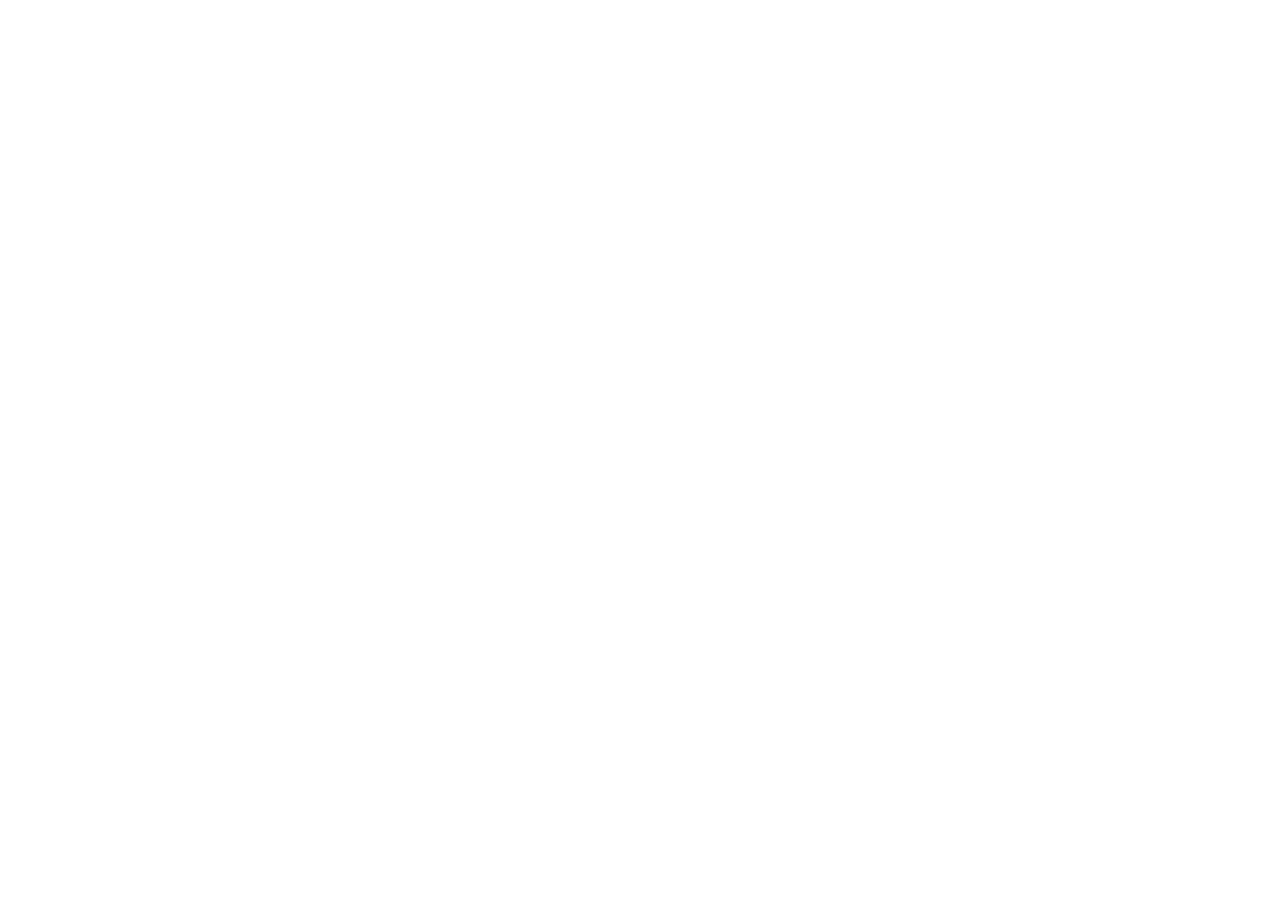
==== index.html @ 94bb068a "commit inicial" ====
<!DOCTYPE html>
<html lang="PT-BR">
<head>
    <meta charset="UTF-8">
    <link rel="Stylesheet" href="./css/style.css">
    <meta name="viewport" content="width=device-width, initial-scale=1.0">
    <title>Bikcraft - Bicicletas Elétricas</title>
    <meta name="desciption" content="Quando indicamos a bikcraft queriamos apenas um produto que adoraríamos utilizar.
    Eramos apaixondos por pedalar e fazer.">
</head>
<body>
    
</body>
</html>
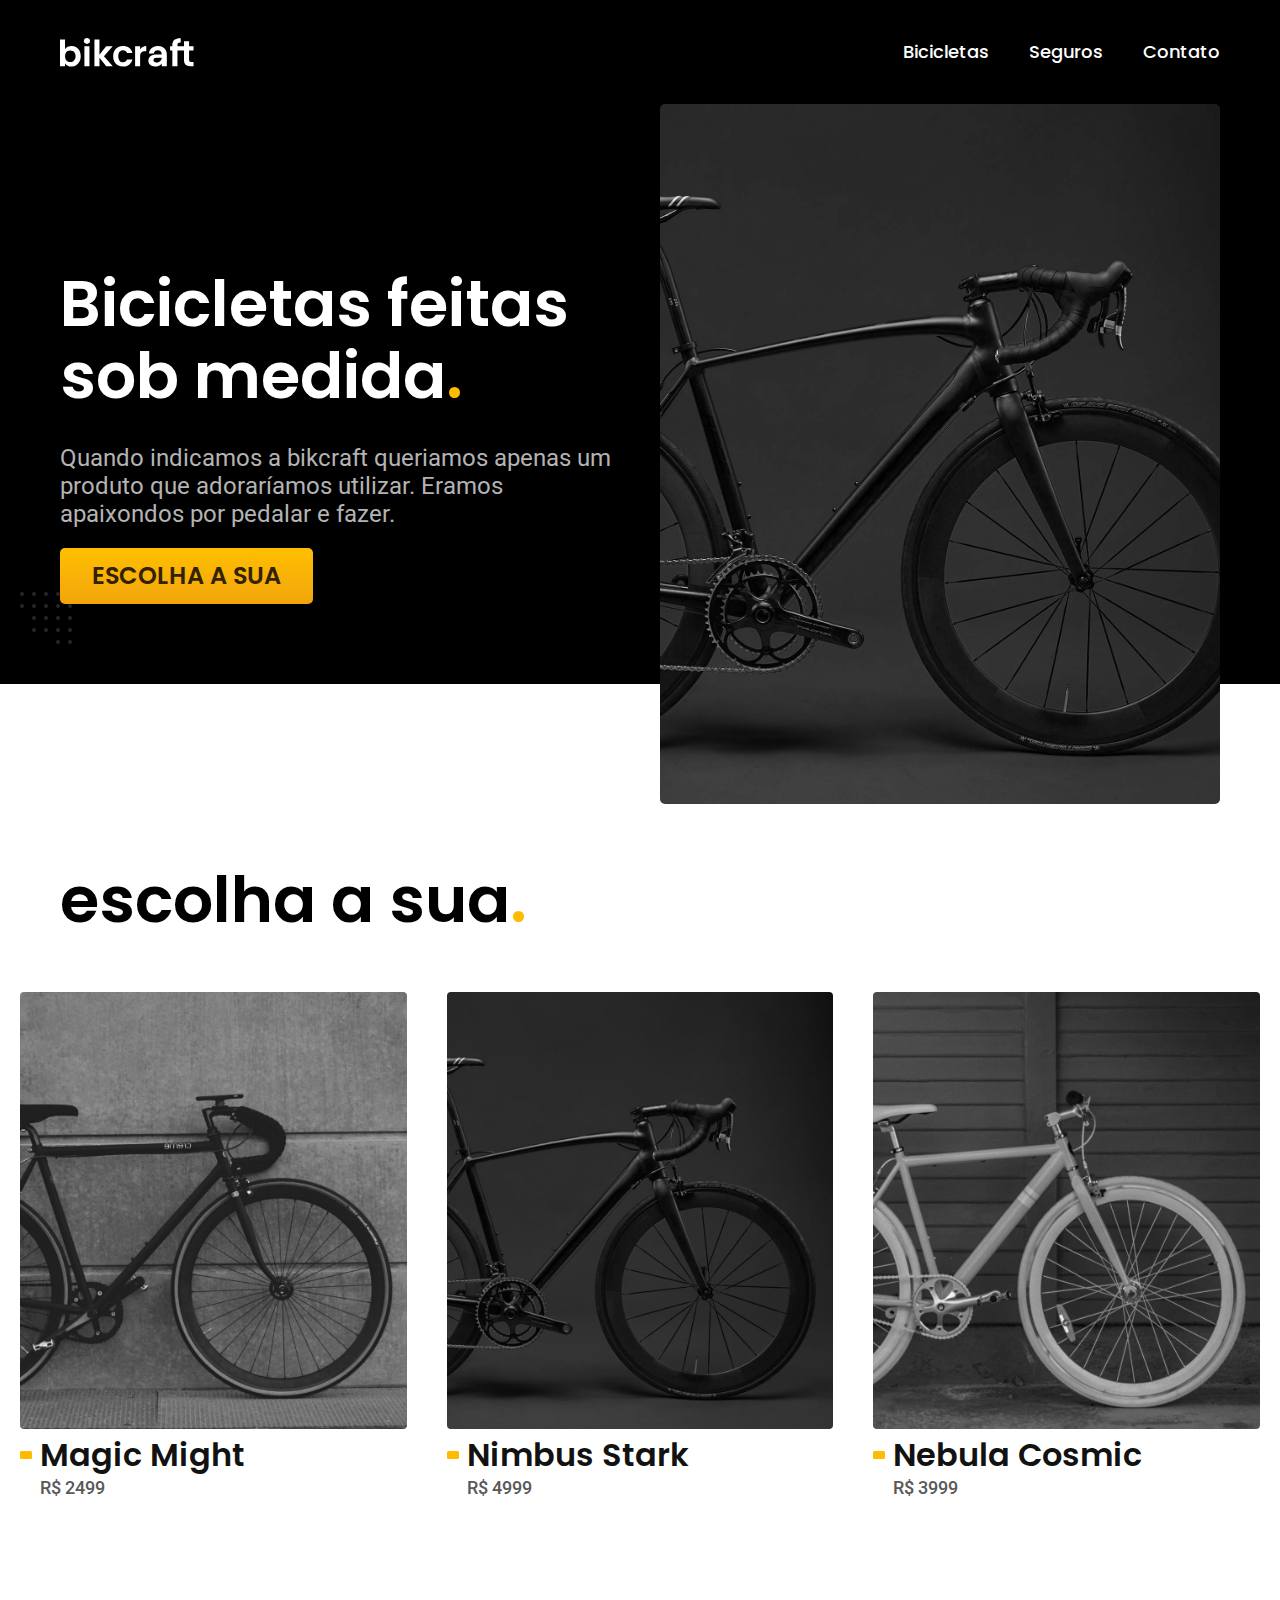
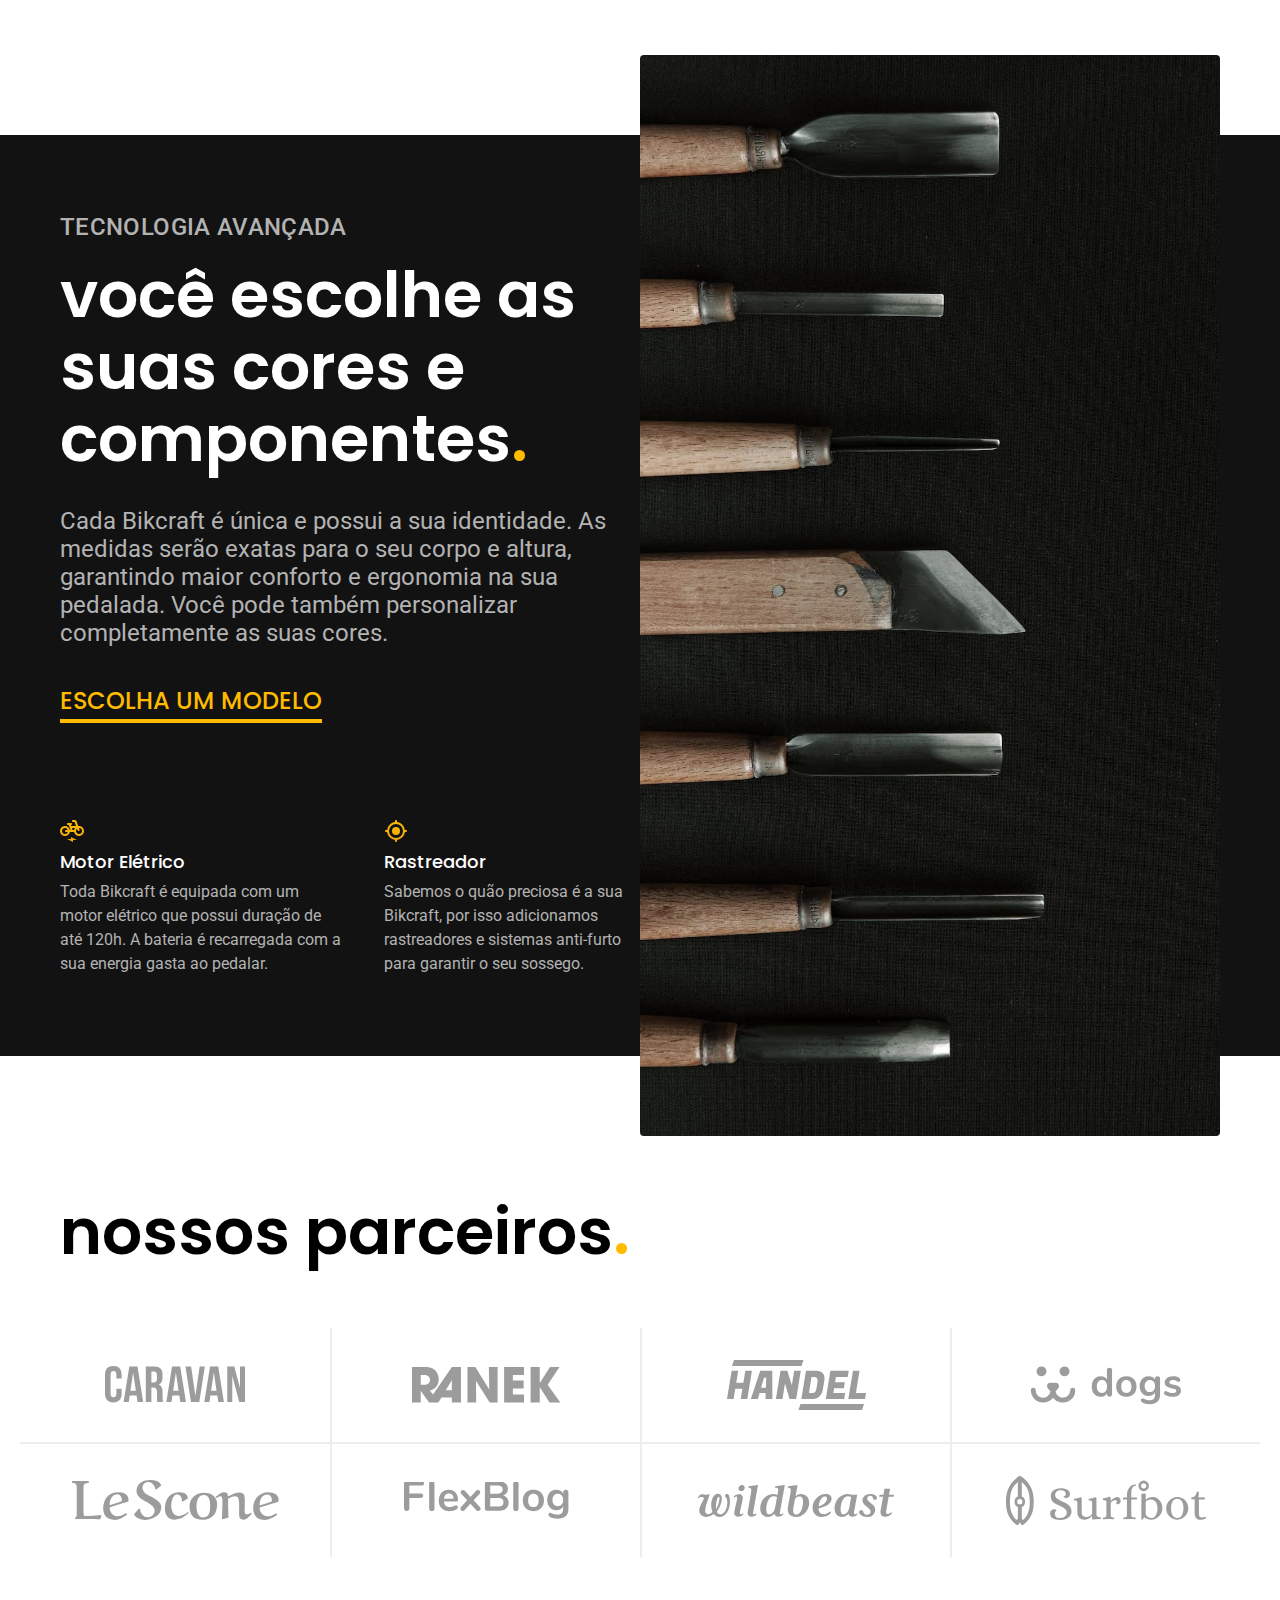
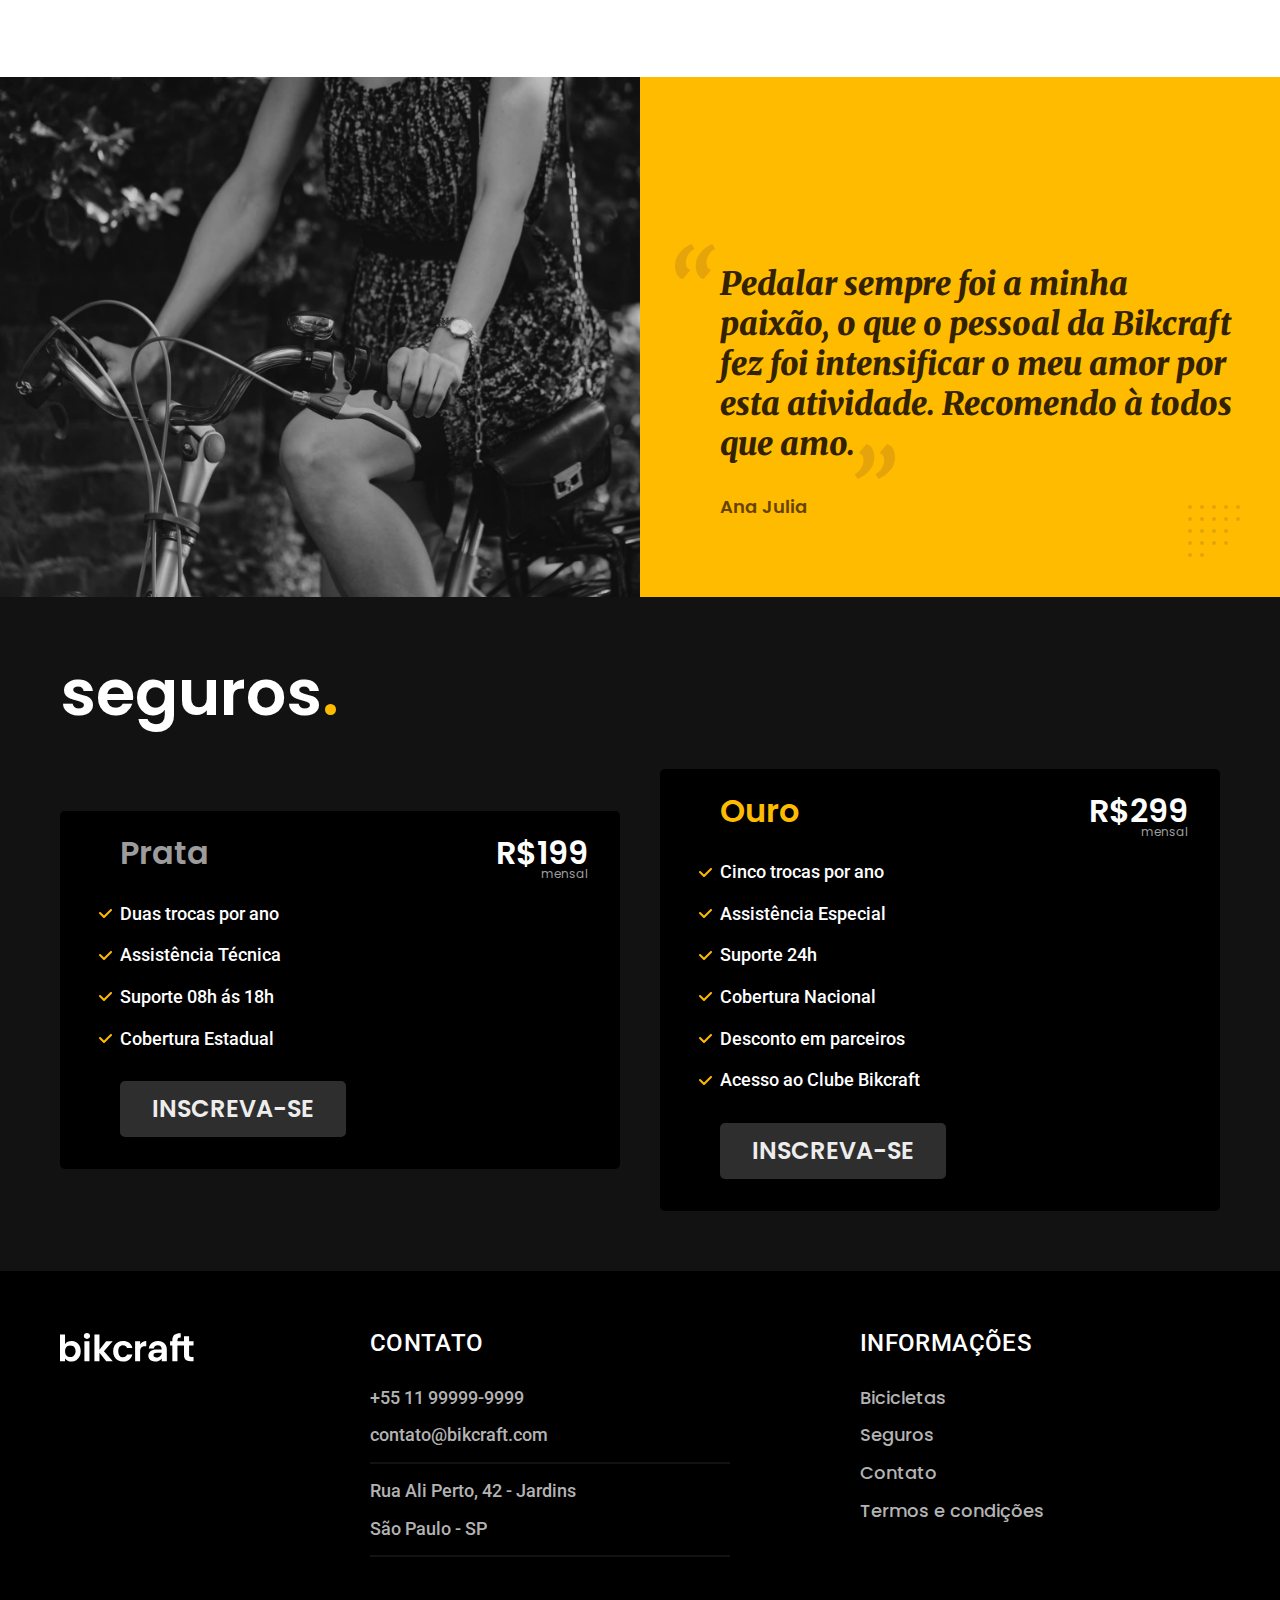
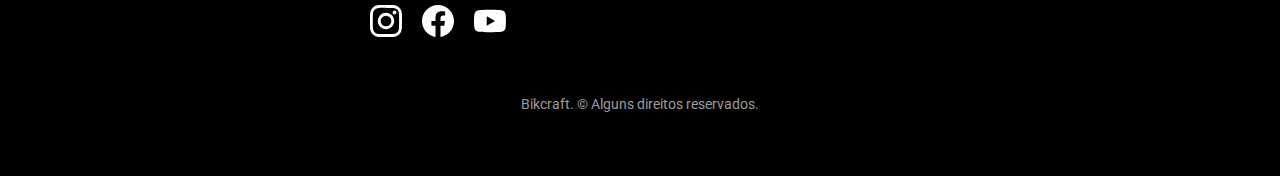
==== commit 49a8743d: "Commit Inicial" ====
--- a/index.html
+++ b/index.html
@@ -2,13 +2,204 @@
 <html lang="PT-BR">
 <head>
     <meta charset="UTF-8">
-    <link rel="Stylesheet" href="./css/style.css">
+    <link rel="preconnect" href="https://fonts.googleapis.com">
+    <link rel="preconnect" href="https://fonts.gstatic.com" crossorigin>
+
+ 
+    <link rel="icon" href="./img/icones/favicon.svg" type="image/svg+xml">
+    <link rel="preload" href="./css/style.min.css" as="style">
+    <link rel="Stylesheet" href="./css/style.min.css">
     <meta name="viewport" content="width=device-width, initial-scale=1.0">
     <title>Bikcraft - Bicicletas Elétricas</title>
+    <link href="https://fonts.googleapis.com/css2?family=Merriweather:ital,wght@1,900&family=Poppins:wght@400;600&family=Roboto:wght@400;500&display=swap" rel="stylesheet"> 
     <meta name="desciption" content="Quando indicamos a bikcraft queriamos apenas um produto que adoraríamos utilizar.
     Eramos apaixondos por pedalar e fazer.">
+
+    <script>
+        document.documentElement.classList.add('js')
+    </script>
 </head>
 <body>
     
+    <header class="header-bg">
+        <div class="header container">
+            <a href="./index.html"><img src="./img/bikcraft.svg" width="136" height="32" alt="Bikcraft"></a>
+            <nav aria-label="primaria">
+            <ul class="header-menu fonte-1-m">
+                <li><a class="cor-00" href="./bicicletas.html">Bicicletas</a></li>
+                <li><a class="cor-00" href="./seguros.html">Seguros</a></li>
+                <li><a class="cor-00" href="./contato.html">Contato</a></li>
+            </ul>
+            </nav>
+        </div>
+    </header>
+
+    <main class="introducao-bg">
+        <div class="introducao container">
+            <div class="introducao-conteudo">
+                <h1 class="fonte1-xxl cor-00 fadeInDown" data-anime="200">Bicicletas feitas sob medida<span class="cor-p01">.</span></h1>
+                <p class="fonte-2-l cor-05 fadeInDown" data-anime="400">Quando indicamos a bikcraft queriamos apenas um produto que adoraríamos utilizar.
+                Eramos apaixondos por pedalar e fazer.
+                </p>
+                <a class="botao fadeInDown" data-anime="600" href="./bicicletas.html">ESCOLHA A SUA</a>
+            </div>
+        <picture class="fadeInRight" data-anime="400">
+            <source media="(max-width:800px)" srcset="./img/bicicletas/nimbus.jpg">
+            <img src="./img/fotos/introducao.jpg" width="1280" height="1600" alt="Bicicleta preta">
+        </picture>
+        </div>
+    </main>
+
+    <article class="bicicletas-lista">
+        <h2 class="fonte1-xxl container">escolha a sua<span class="cor-p01">.</span></h2>
+
+        <ul>
+            <a href="./bicicletas/magic.html">
+            <li>
+                <img src="./img/bicicletas/magic-home.jpg" width="920" height="1040" alt="Bicileta Preta">
+                <h3 class="fonte-1-xl cor-11">Magic Might</h3>
+                <span class="fonte-2-m cor-08">R$ 2499</span>
+            </li>
+            </a>
+            <a href="./bicicletas/nimbus.html">
+            <li>
+                <img src="./img/bicicletas/nimbus-home.jpg" width="920" height="1040" alt="Bicileta Preta">
+                <h3 class="fonte-1-xl cor-11">Nimbus Stark</h3>
+                <span class="fonte-2-m cor-08">R$ 4999</span>
+            </li>
+            </a>
+            <a href="./bicicletas/nebula.html">
+            <li>
+                <img src="./img/bicicletas/nebula-home.jpg" width="920" height="1040" alt="Bicileta Branca">
+                <h3 class="fonte-1-xl cor-11">Nebula Cosmic</h3>
+                <span class="fonte-2-m cor-08">R$ 3999</span>
+            </li>
+            </a>
+        </ul>
+    </article>
+
+    <article class="tecnologia-bg">
+     <div class="tecnologia container">
+        <div class="tecnologia-conteudo">
+                <span class="fonte-2-l-b cor-05">TECNOLOGIA AVANÇADA</span>
+                <h2 class="fonte1-xxl cor-00">você escolhe as suas cores e componentes<span class="cor-p01">.</span></h2>
+                <p class="fonte-2-l cor-05">Cada Bikcraft é única e possui a sua identidade. As medidas serão exatas para o seu corpo e altura, garantindo maior conforto e ergonomia na sua pedalada. Você pode também personalizar completamente as suas cores.</p>
+                <a class="link" href="">ESCOLHA UM MODELO</a>
+            <div class="tecnologia-vantagens">
+                <div>
+                    <img src="./img/icones/eletrica.svg" width="24" height="24" alt="">
+                    <h3 class="fonte-1-m cor-00">Motor Elétrico </h3>
+                    <p class="fonte-2-s cor-05">Toda Bikcraft é equipada com um motor elétrico que possui duração de até 120h. A bateria é recarregada com a sua energia gasta ao pedalar.</p>
+                </div>
+                <div>
+                    <img src="./img/icones/rastreador.svg" width="24" height="24" alt="">
+                    <h3 class="fonte-1-m cor-00">Rastreador</h3>
+                    <p class="fonte-2-s cor-05">Sabemos o quão preciosa é a sua Bikcraft, por isso adicionamos rastreadores e sistemas anti-furto para garantir o seu sossego.</p>
+                </div>
+            </div>
+        </div>
+        <div class="tecnologia-imagem">
+            <img src="./img/fotos/tecnologia.jpg" width="1200" height="1920" alt="">
+        </div>
+    </div>
+  </article>
+   
+  <section class="parceiros" aria-label="">
+    <h2 class="fonte1-xxl container">nossos parceiros<span class="cor-p01">.</span></h2>
+    <ul class="parceiros-lista">
+        <li><img src="./img/parceiros/caravan.svg" width="140" height="38" alt=""></li>
+        <li><img src="./img/parceiros/ranek.svg" width="149" height="36" alt=""></li>
+        <li><img src="./img/parceiros/handel.svg" width="139" height="50" alt=""></li>
+        <li><img src="./img/parceiros/dogs.svg" width="152" height="39" alt=""></li>
+        <li><img src="./img/parceiros/lescone.svg" width="208" height="41" alt=""></li>
+        <li><img src="./img/parceiros/flexblog.svg" width="165" height="38" alt=""></li>
+        <li><img src="./img/parceiros/wildbeast.svg" width="196" height="34" alt=""></li>
+        <li><img src="./img/parceiros/surfbot.svg" width="200" height="49" alt=""></li>
+    </ul>
+  </section>
+  <section class="depoimento" aria-label="Depoimento">
+    <div>
+        <img src="./img/fotos/depoimento.jpg" width="1560" height="1360" alt="Mulher pedalando">
+    </div>
+    <div class="depoimento-conteudo">
+        <blockquote class="fonte-1-xl cor-p05">
+            <p>
+                Pedalar sempre foi a minha paixão, o que o pessoal da Bikcraft fez foi intensificar o meu amor por esta atividade. Recomendo à todos que amo.
+            </p>
+        </blockquote>
+        <span class="fonte-1-m-b cor-p04">Ana Julia</span>
+    </div>
+  </section>
+
+  <article class="seguros-bg">
+      <div class="seguros container">
+        <h2 class="fonte1-xxl cor-00">seguros<span class="cor-p01">.</span></h2>
+            <div class="seguros-item">
+                <h3 class="fonte-1-xl cor-06">Prata</h3>
+                <span class="fonte-1-xl cor-00">R$199<span class="fonte-1-xs cor-06">mensal</span></span>
+                <ul class="fonte-2-m cor-00">
+                    <li>Duas trocas por ano</li>
+                    <li>Assistência Técnica</li>
+                    <li>Suporte 08h ás 18h</li>
+                    <li>Cobertura Estadual</li>
+                </ul>
+                <a class="botao secundario" href="./orcamento.html">INSCREVA-SE</a>
+            </div>
+
+            <div class="seguros-item">
+                <h3 class="fonte-1-xl cor-p01">Ouro</h3>
+                <span class="fonte-1-xl cor-00">R$299<span class="fonte-1-xs cor-06">mensal</span></span>
+                <ul class="fonte-2-m cor-00">
+                    <li>Cinco trocas por ano</li>
+                    <li>Assistência Especial</li>
+                    <li>Suporte 24h</li>
+                    <li>Cobertura Nacional</li>
+                    <li>Desconto em parceiros</li>
+                    <li>Acesso ao Clube Bikcraft</li>
+                </ul>
+                <a class="botao secundario" href="./orcamento.html">INSCREVA-SE</a>
+            </div>
+      </div>
+  </article>
+
+  <footer class="footer-bg">
+      <div class="footer container">
+         <img src="./img/bikcraft.svg" width="136" height="32  alt="logo">
+         <div class="footer-contato">
+             <h3 class="fonte-2-l-b cor-00">Contato</h3>
+             <ul class="fonte-2-m cor-05">
+                 <li><a href="tel:+5511999999999">+55 11 99999-9999</a></li>
+                 <li><a href="mailto: contato@bikcraft.com">contato@bikcraft.com</a></li>
+                 <li>Rua Ali Perto, 42 - Jardins</li>
+                 <li>São Paulo - SP</li>
+             </ul>
+             <div class="footer-redes">
+                 <a href="/">
+                     <img src="./img/redes/instagram.svg" width="32" height="32" alt="instagram">
+                 </a>
+                 <a href="/">
+                     <img src="./img/redes/facebook.svg" width="32" height="32" alt="facebook">
+                 </a>
+                 <a href="/">
+                     <img src="./img/redes/youtube.svg" width="32" height="32" alt="youtube">
+                 </a>
+             </div>
+         </div>  
+            <div class="footer-informacoes">
+                <h3 class="fonte-2-l-b cor-00">Informações</h3>
+                <nav>
+                    <ul class="fonte-1-m cor-05" >
+                    <li><a href="./bicicletas.html">Bicicletas</a></li>
+                    <li><a href="./seguros.html">Seguros</a></li>
+                    <li><a href="./contato.html">Contato</a></li>
+                    <li><a href="./termos.html">Termos e condições</a></li>
+                    </ul>
+                </nav>
+            </div>
+            <p class="footer-copy fonte-2-xs container cor-06">Bikcraft. © Alguns direitos reservados.</p>
+      </div>
+  </footer>
+  <script src="./js/plugins/simple-anime.js"></script>
+  <script type="module" src="./js/script.js"></script>
 </body>
 </html>--- a/css/style.min.css
+++ b/css/style.min.css
@@ -0,0 +1 @@
+*{margin:0;padding:0;box-sizing:border-box}img{max-width:100%;height:auto;display:block}img[src$=".jpg"]{border-radius:4px}ul{list-style:none}address,dd,h1,h2,h3,h4,p,ul{margin:0;padding:0}a{text-decoration:none}.botao{display:inline-block;font-family:Poppins;font-style:normal;font-weight:600;font-size:1.5rem;line-height:1.5rem;background:linear-gradient(180deg,#ffbf00 0,#f2a50c 100%);box-shadow:0 2px 2px rgba(0,0,0,.1);border-radius:5px;padding:16px 32px;max-width:max-content;border:none;cursor:pointer;color:#320}blockquote{margin:0;padding:0}.footer-bg{background-color:var(--c12)}.footer-informacoes a{color:var(--c05)}.footer-contato a{color:var(--c05)}.footer{padding-top:60px;padding-bottom:60px;display:grid;grid-template-columns:3fr 5fr 4fr;gap:40px}.footer ul{list-style:none;margin-bottom:32px}.footer li{margin-bottom:16px}.footer h3{margin-bottom:32px}.footer-redes{display:flex;gap:20px}.footer-contato li:nth-child(2n):after{content:'';display:block;max-width:360px;height:2px;background-color:var(--c11);margin-top:16px}.footer a:hover{color:var(--c00)}.footer-copy{grid-column:1/-1}@media(max-width:800px){.footer>img{display:none}.footer{grid-template-columns:1fr 1fr}}@media(max-width:600px){.footer{grid-template-columns:1fr}}.header-bg{background:var(--c12)}.header{display:flex;justify-content:space-between;align-items:center;flex-wrap:wrap;padding-top:20px;padding-bottom:20px}.header-menu{display:flex;flex-wrap:wrap;gap:40px;margin:0;padding:0}.header-menu li,a{padding:16px 0;position:relative;list-style:none;text-decoration:none}.header-menu a:after{content:'';display:block;height:2px;width:0;background:var(--c00);margin-top:4px;transition:.3s;position:absolute}.header-menu a.ativo::after,.header-menu a:hover:after{width:100%}@media(max-width:800px){.header-menu a{background:var(--c11);padding:12px 16px;border-radius:4px}.header-menu{gap:20px}.header-menu a:hover{background:var(--c10);transition:.1s}.header a::after{display:none}}@media(max-width:600px){.header-menu{gap:12px}.header-menu a{padding:8px 12px}}.introducao-bg{background:var(--c12) url(../img/dec/bottom-left.svg) no-repeat bottom 160px left 20px;color:var(--c00);box-shadow:inset 0 -120px var(--c00)}.introducao{display:grid;grid-template-columns:1fr 1fr;gap:0 40px}.introducao-conteudo{align-self:flex-end;padding-bottom:200px}.introducao-conteudo h1{margin-bottom:32px}.introducao-conteudo p{margin-bottom:20px}.introducao img{width:100%;height:100%;object-fit:cover;border-radius:5px}.introducao-conteudo a:hover{background:linear-gradient(180deg,#ffb60d 0,#e59317 100%);transition:.1s}@media(max-width:800px){.introducao-bg{background:var(--c11);padding-top:40px;box-shadow:inset 0 -60px var(--c00)}.introducao{grid-template-columns:1fr;gap:32px}.introducao-conteudo{padding-bottom:0}.introducao img{height:300px;width:100%}}@media (max-width:600px){.introducao a{padding:12px 16px;font-size:1rem}}.tecnologia-bg{background:var(--c11);box-shadow:inset 0 80px var(--c00),inset 0 -80px var(--c00)}.tecnologia{display:grid;grid-template-columns:1fr 1fr}.tecnologia-imagem img{width:100%;height:100%;object-fit:cover;object-position:left}.tecnologia-conteudo{padding-top:160px;padding-bottom:160px}.tecnologia-conteudo>span{display:block;margin-bottom:20px}.tecnologia-conteudo>h2{margin-bottom:32px}.tecnologia-conteudo>p{margin-bottom:20px}.tecnologia a{margin-bottom:80px}.tecnologia-vantagens{display:flex;gap:40px}.tecnologia-vantagens h3{margin-bottom:8px;width:max-content}.tecnologia-vantagens img{width:24px;margin-bottom:8px}@media(max-width:800px){.tecnologia-bg{box-shadow:initial}.tecnologia{grid-template-columns:1fr}.tecnologia-conteudo{padding-bottom:60px;padding-top:60px}.tecnologia-imagem img{display:none}.tecnologia a{margin-bottom:60px}}@media(max-width:600px){.tecnologia-vantagens{flex-direction:column}}.link{display:inline-block;color:var(--p01);font:500 1.5rem/1.5 Poppins,sans-serif}.link::after{content:"";display:block;width:100%;height:4px;background-color:currentColor}.link:hover{color:var(--c00);transition:.1s}.parceiros{padding-top:60px;padding-bottom:120px}.parceiros h2{margin-bottom:60px}.parceiros ul{list-style:none;padding:0 20px;max-width:1400px;margin:0 auto;display:grid;grid-template-columns:repeat(4,1fr)}.parceiros li{display:flex;padding:32px;border-left:2px solid var(--c02)}.parceiros li:first-child,.parceiros li:nth-child(5){border-left:none}.parceiros li:nth-child(n+5){border-top:2px solid var(--c02)}.parceiros img{margin:auto}@media(max-width:800px){.parceiros{margin-bottom:60px}.parceiros h2{margin-bottom:20px}.parceiros ul{grid-template-columns:repeat(2,1fr)}.parceiros li:nth-child(n+3){border-top:2px solid var(--c02)}.parceiros li:nth-child(odd){border-left:none}}.depoimento{background-color:var(--p01);display:grid;grid-template-columns:1fr 1fr;overflow:hidden}.depoimento img{width:100%;height:100%;object-fit:cover;border-radius:0}.depoimento-conteudo{padding:40px 40px 80px 80px;align-self:end;background:url(../img/dec/bottom-right-p.svg) no-repeat bottom 40px right 40px}@media(min-width:1200px){.depoimento img{max-height:520px}}.depoimento-conteudo p{max-width:32ch;font-family:Merriweather,serif;line-height:2.5rem;font-style:italic;font-weight:900;margin-bottom:32px;position:relative}.depoimento p::before{content:'';width:40px;height:35px;background-image:url(../img/dec/“.svg);position:absolute;left:-45px;top:-20px}.depoimento p::after{content:'';width:40px;height:35px;background-image:url(../img/dec/”.svg);position:absolute;bottom:-15px}@media(max-width:800px){.depoimento{grid-template-columns:1fr;text-align:center}.depoimento-conteudo{padding:40px 20px;justify-self:center}}.container{box-sizing:border-box;max-width:1200px;padding-left:20px;padding-right:20px;margin-left:auto;margin-right:auto}.botao.secundario{background:var(--c10);color:var(--c02)}.botao.seta{display:flex;align-items:center}.botao.seta::after{content:'';display:inline-block;width:18px;height:10px;margin-left:12px;background:url(../img/icones/seta.svg);transition:.2s}.botao.seta:hover:after{transform:translateX(4px)}.botao.secundario:hover{background:var(--c09)}.fonte1-xxl{font:600 4rem/1.125 Poppins,sans-serif}.fonte-1-xl{font:600 2rem/1.25rem Poppins,sans-serif}.fonte-2-xl{font:500 2rem/1.25rem Roboto,sans-serif}.fonte-1-l{font:400 1.5rem/1.5rem Poppins,sans-serif}.fonte-2-l{font:400 1.5rem/1.75rem Roboto}.fonte-2-l-b{font:500 1.5rem/1.5rem Roboto;letter-spacing:.015em;text-transform:uppercase}.fonte-1-m{font:500 1.125rem/1.35rem Poppins,sans-serif}.fonte-1-m-b{font:600 1.125rem/1.35rem Poppins,sans-serif}.fonte-2-m{font:500 1.125rem/1.35rem Roboto}.fonte-1-s{font:400 1rem/1.5rem Poppins,sans-serif}.fonte-2-s{font:400 1rem/1.5rem Roboto}.fonte-2-xs{font:400 0.875rem/1.43rem Roboto}.fonte-1-xs{font:400 0.75rem/1.33rem Poppins,sans-serif}@media(max-width:1200px){.fonte1-xxl{font-size:3rem}.fonte-2-l,.fonte-2-l-b{font-size:1.125rem;margin-bottom:16px}}@media(max-width:800px){.fonte1-xxl{font-size:2rem}.fonte-1-xl,.fonte-2-xl{font-size:1.5rem}}:root{--c12:#000000;--c11:#121212;--c10:#2E2E2E;--c09:#404040;--c08:#595959;--c07:#696969;--c06:#9C9C9C;--c05:#B3B3B3;--c04:#CCCCCC;--c03:#DEDEDE;--c02:#EDEDED;--c01:#F7F7F7;--c00:#FFFFFF;--p05:#332200;--p04:#664400;--p03:#A66F00;--p02:#E5A40B;--p01:#FFBB00}.cor-12{color:#000}.cor-11{color:#121212}.cor-10{color:#2e2e2e}.cor-09{color:#404040}.cor-08{color:#595959}.cor-07{color:#696969}.cor-06{color:#9c9c9c}.cor-05{color:#b3b3b3}.cor-04{color:#ccc}.cor-03{color:#dedede}.cor-02{color:#ededed}.cor-01{color:#f7f7f7}.cor-00{color:#fff}.cor-p05{color:#320}.cor-p04{color:#640}.cor-p03{color:#a66f00}.cor-p02{color:#e5a40b}.cor-p01{color:#fb0}.titulo-bg{background-color:var(--c11);padding-top:60px;padding-bottom:60px}.titulo{background:url(../img/dec/top-right.svg) no-repeat top right 20px}.titulo p{margin-bottom:4px}@media(max-width:800px){.titulo-bg{padding-top:40px;padding-bottom:40px}.titulo p{font-size:1rem;text-transform:lowercase;font-weight:400}}.form{display:grid;grid-template-columns:1fr 1fr;gap:20px}.form label{display:block;font:600 1rem/1.5 Poppins,sans-Serif;margin-bottom:4px}.form textarea{max-width:100%}.col2{grid-column:span 2}.form input[type=email],.form input[type=text],.form textarea{font:400 1rem/1.5 Roboto,sans-Serif;background:var(--c01);border:1px solid var(--c02);padding:12px;border-radius:4px;width:100%}.form input[type=email]:focus,.form input[type=text]:focus,.form textarea:focus{outline:0;border-color:var(--p01);background:var(--c00);box-shadow:0 0 0 2px #fea}@media(max-width:600px){.form{grid-template-columns:1fr}.form .col2{grid-column:1}}.js .fadeInDown{transform:translate3d(0,-20px,0)}.js .fadeInUp{transform:translate3d(0,20px,0)}.js .fadeInRight{transform:translate3d(20px,0,0)}.js .fadeInLeft{transform:translate3d(-20px,0,0)}.js [data-anime]{opacity:0}.js .anime{opacity:1;transform:none;transition:transform .8s,opacity .8s}.bicicleta{display:grid;grid-template-columns:1fr 1fr;gap:40px;padding-top:60px;padding-bottom:60px}#bicicleta .titulo p{text-transform:uppercase}#bicicleta .bicicletas-lista ul{padding:0 0 20px 0}.bicicleta h2{margin-bottom:20px}.bicicleta-imagem{display:flex;flex-wrap:wrap;gap:20px}.bicicleta-imagem img{flex:1;min-width:200px;object-fit:cover}.bicicleta-imagem img:first-child{min-width:100%}.bicicleta-conteudo>p{margin-bottom:32px}.bicicleta-comprar{display:grid;grid-template-columns:max-content auto;align-items:center;justify-items:start;gap:8px 12px;margin-bottom:48px}.bicicleta-comprar a{max-width:none;grid-row:span 2}.bicicleta-comprar span{display:flex;align-items:center;background-color:var(--c12);padding:4px 8px;border-radius:4px;gap:8px}.bicicleta-informacoes{margin-bottom:32px}.bicicleta-lista{padding:32px;background-color:var(--c12);border-radius:4px;display:grid;grid-template-columns:1fr 1fr;gap:32px}.ficha-lista{padding:32px 32px 60px 32px;background-color:var(--c12);border-radius:4px}.ficha-lista li{position:relative;display:flex;justify-content:space-between;align-items:center}.ficha-lista li::after{content:'';display:block;width:100%;height:2px;position:absolute;bottom:-5px;background-color:var(--c11);opacity:-5px}.ficha-lista li{margin-bottom:12px}@media(max-width:800px){.bicicleta{grid-template-columns:1fr;padding-top:40px;padding-bottom:40px}.bicicleta-imagem{grid-row:2}}@media(max-width:600px){.bicicleta-lista{grid-template-columns:1fr;gap:20px;padding:20px}.bicicleta-comprar{grid-template-columns:1fr}}.seguro-bg{background:var(--c11);box-shadow:inset 0 120px var(--c00),inset 0 -120px var(--c12)}.seguro{display:grid;grid-template-columns:1fr 1fr;gap:40px}.seguro-conteudo{padding-top:180px;padding-bottom:180px}.seguro-imagem img{width:100%;height:100%;object-fit:cover}.seguro h2{margin-bottom:32px}.seguro p{margin-bottom:24px}@media(max-width:800px){.seguro-bg{box-shadow:inset 0 -60px var(--c12)}.seguro{grid-template-columns:1fr}.seguro-conteudo{grid-row:1;padding-top:40px;padding-bottom:0}}.bicicletas-lista{padding-top:60px;padding-bottom:120px}.bicicletas-lista ul{display:flex;gap:40px;padding:0 20px 20px 20px;max-width:1400px;margin-left:auto;margin-right:auto;overflow-x:auto}.bicicletas-lista li{min-width:280px}.bicicletas-lista h2{margin-bottom:40px}.bicicletas-lista h3{margin-bottom:12px;display:flex;align-items:center}.bicicletas-lista h3::before{content:"";height:8px;width:12px;display:inline-block;margin-right:8px;border-radius:1.5px;background-color:var(--p01);transition:width .2s}.bicicletas-lista a:hover h3::before{width:24px}.bicicletas-lista li span{padding-left:20px}.bicicletas-lista a{display:block}.bicicletas-lista img{margin-bottom:16px}@media(max-width:800px){.bicicletas-lista{padding-bottom:60px}.bicicletas-lista ul{gap:20px}}.bicicletas-bg{background:linear-gradient(to right,var(--c00)30%,var(--c11)0%)}.bicicletas{display:grid;grid-template-columns:1fr 1fr;gap:40px;padding-top:60px;padding-bottom:60px;background:url(../img/dec/top-right.svg) no-repeat top 40px right 20px}.bicicletas-imagem{display:grid}.bicicletas-imagem img{grid-area:1/1}.bicicletas-imagem span{grid-area:1/1;place-self:start end;margin-top:20px;background:var(--c12);padding:8px 16px 8px 8px;display:inline-block;border-radius:4px 0 0 4px}.bicicletas-conteudo{display:grid;grid-template-columns:1fr auto;align-content:start}.bicicletas-conteudo h2,.bicicletas-conteudo p{grid-column:1/-1}.bicicletas-conteudo h2{margin-bottom:20px}.bicicletas-conteudo p{margin-bottom:32px}.bicicletas-conteudo a{place-self:end;max-width:none}.bicicletas-conteudo h2::before{content:'';display:block;width:12px;height:8px;background-color:var(--p01);margin-bottom:12px;border-radius:1px}.bicicletas ul{display:grid;gap:16px}.bicicletas li{display:flex;align-items:center;gap:8px}.bicicletas-conteudo img{width:24px}@media(max-width:800px){.bicicletas-bg{background:var(--c11)}.bicicletas{grid-template-columns:1fr;gap:20px;padding-top:40px;padding-bottom:40px}}@media(max-width:600px){.bicicletas-conteudo{grid-template-columns:1fr}.bicicletas ul{font-size:1rem;margin-bottom:32px}.bicicletas a{place-self:start}}#seguros .seguros{padding-top:0}.seguros-bg{background:var(--c11)}.seguros{padding-top:60px;padding-bottom:60px;display:grid;grid-template-columns:1fr 1fr;gap:40px;align-items:center}.seguros>h2{grid-column:1/-1}.seguros-item{background:var(--c12);padding:32px 32px 32px 60px;display:grid;grid-template-columns:1fr auto;border-radius:5px}.seguros-item span{grid-column:2;display:block;text-align:right}.seguros-item ul{grid-column:1/-1;margin-bottom:32px;list-style:none;position:relative}.seguros-item h3{margin-bottom:40px}.seguros-item a{grid-column:1/-1}.seguros-item li+li{margin-top:20px}.seguros-item li{display:flex;align-items:center}.seguros-item li::before{content:'';display:inline-block;width:13px;height:9px;background-image:url(../img/icones/lista.svg);position:absolute;left:-21px}@media(max-width:800px){.seguros{grid-template-columns:1fr}}.vantagens-bg{background-color:var(--c12)}.vantagens{padding-top:120px;padding-bottom:120px}.vantagens h2{margin-bottom:60px}.vantagens h3{margin-top:8px;margin-bottom:8px}.vantagens-lista li{display:flex;flex-direction:column}.vantagens-lista img{max-width:fit-content}.vantagens-lista{display:grid;grid-template-columns:repeat(3,1fr);gap:40px}@media(max-width:800px){.vantagens-lista{grid-template-columns:1fr 1fr}}@media(max-width:600px){.vantagens-lista{grid-template-columns:1fr;gap:20px}}.perguntas{padding-top:120px;padding-bottom:120px}.perguntas h2{margin-bottom:60px}.perguntas dl>div{padding:20px;border-radius:4px}.perguntas dl>div:nth-child(odd){background-color:var(--c01)}.perguntas button{display:grid;grid-template-columns:auto 1fr auto;align-items:center;gap:8px;cursor:pointer;border:none;background:0 0;width:100%;text-align:left}.perguntas button::before{content:'';display:inline-block;width:12px;height:8px;background-color:var(--p01)}.perguntas button::after{content:'';display:inline-block;width:14px;height:6px;background:url(../img/icones/seta-abrir.svg);transition:.3s}.perguntas button:hover:after,.perguntas button[aria-expanded=true]:after{transform:rotate(180deg)}.js .perguntas dd{display:none}.js .perguntas dd.ativa{display:block}.perguntas dd{padding-left:20px;padding-top:16px;max-width:80ch}@media(max-width:800px){.perguntas{padding-top:60px;padding-bottom:60px}.perguntas h2{margin-bottom:40px}}.termos{padding-top:80px;padding-bottom:80px}.termos>h2{margin-bottom:20px;font-weight:600}.termos>p{max-width:75ch;margin-bottom:24px}.termos p+h2{margin-top:40px}#contato{background:linear-gradient(var(--c11) 600px,var(--c00) 0)}.contato{display:grid;grid-template-columns:5fr 7fr}.contato-dados,.contato-formulario{padding:60px;box-shadow:0 1px 2px rgb(0,0,0,.1)}.contato-dados{border-radius:5px 0 0 5px;background:var(--c12) url(../img/dec/bottom-left.svg) no-repeat bottom 20px left 20px}.contato-formulario{border-radius:0 5px 5px 0;background:var(--c00) url(../img/dec/bottom-right.svg) no-repeat bottom 20px right 20px}.contato-dados h2{margin-bottom:60px}.contato-endereco{margin-bottom:32px;padding-left:28px;background:url(../img/icones/local.svg) no-repeat 0 2px}.contato-endereco p{margin-bottom:8px}.contato-meios a{color:var(--c04);padding:0;margin-bottom:8px;padding-left:28px;display:block;max-width:max-content}.contato-meios a:hover{color:var(--c00)}.contato-meios a:first-child{background:url(../img/icones/email.svg) no-repeat 0 2px}.contato-meios a:nth-child(2){margin-bottom:32px}.contato-meios a:last-child{background:url(../img/icones/telefone.svg) no-repeat 0 2px;margin-bottom:60px}.contato-redes{display:flex;gap:32px;padding-left:28px}@media(max-width:800px){.contato{grid-template-columns:1fr}.contato-dados,.contato-formulario{padding:20px}.contato-dados{border-radius:5px 5px 0 0;background:var(--c12)}.contato-formulario{border-radius:0 0 5px 5px}.contato-dados h2,.contato-meios a:last-child{margin-bottom:32px}.contato-redes{margin-bottom:12px}}.lojas{display:grid;grid-template-columns:1fr 1fr;gap:0 40px;padding-top:120px;padding-bottom:120px}.lojas h2{grid-column:1/-1;margin-bottom:60px}.lojas img{border-radius:4px 4px 0 0}.lojas-item{border-radius:4px;background:var(--c00);box-shadow:0 1px 2px rgba(0,0,0,.1)}.lojas-conteudo{display:grid;grid-template-columns:1fr 1fr;gap:32px 16px;padding:32px}.lojas-conteudo h3,.lojas-tempo{grid-column:1/-1}.lojas-dados{display:grid;gap:8px;align-items:center;border-left:2px solid var(--c02);padding-left:12px}.lojas-dados a{padding:0}.lojas-dados a:hover{color:var(--c12);transition:.1s}.lojas-tempo{display:flex;align-items:center;gap:4px}@media(max-width:800px){.lojas{gap:20px;padding-top:60px;padding-bottom:60px}.lojas h2{margin-bottom:32px}.lojas-conteudo{grid-template-columns:1fr}}@media(max-width:600px){.lojas{grid-template-columns:1fr}}#orcamentos{background:linear-gradient(var(--c11) 600px,var(--c00) 0)}.orcamento{display:grid;grid-template-columns:5fr 7fr;padding-bottom:120px}.orcamento h2{text-transform:uppercase;position:relative;display:flex;align-items:center}.orcamento h2::before{content:'';display:inline-block;width:4px;height:8px;background-color:var(--p01);position:absolute;left:-12px}.orcamento-dados,.orcamento-produto{padding:60px;box-shadow:0 1px 2px rgba(0,0,0,.1)}.orcamento-produto{border-radius:5px 0 0 5px;background:var(--c12) url(../img/dec/bottom-left.svg) no-repeat bottom 20px left 20px;display:grid;grid-template-columns:1fr 1fr;align-content:start;gap:20px}.orcamento-produto>*{grid-column:1/-1}.orcamento-produto>label{grid-column:initial}.orcamento-produto label{font:400 1rem/1.5 Poppins,sans-serif;color:var(--c04);background-color:var(--c10);padding:12px 16px;border-radius:4px;cursor:pointer;display:grid;grid-template-columns:auto 1fr auto;align-items:center;border:1px solid var(--c10);margin-bottom:24px}.orcamento-produto label span{display:none}.orcamento-produto input:checked+label span{display:inline-block}.orcamento-conteudo{display:none}.orcamento-conteudo h2,.orcamento-dados h2:nth-of-type(n+2){margin-top:20px}.orcamento-produto input:checked+label{background:var(--c00);color:var(--c12)}.orcamento-dados{border-radius:0 5px 5px 0;background:var(--c00) url(../img/dec/bottom-right.svg) no-repeat bottom 20px right 20px}.orcamento-conteudo{padding:20px}#bikcraft:checked~#orcamento-bikcraft,#seguro:checked~#orcamento-seguro{display:block}.orcamento-produto input{opacity:0;position:absolute;pointer-events:none}.orcamento-produto label::before{content:'';display:inline-block;box-sizing:border-box;width:12px;height:12px;border:1px solid var(--c06);border-radius:50%;margin-right:8px}.orcamento-produto input:checked+label::before{border-color:var(--c07);box-shadow:inset 0 0 0 3px var(--c00),inset 0 0 0 6px var(--c07)}.orcamento-produto label:hover{background-color:var(--c09);border-color:var(--c09)}.orcamento-produto label:focus{background-color:var(--c09);box-shadow:0 0 0 2px var(--p01)}.orcamento-produto input:focus+label{box-shadow:0 0 0 2px var(--p01);border-color:var(--c12)}.orcamento-detalhe{display:none;background:var(--c00);padding:20px;grid-template-columns:1fr 1fr;border-radius:4px;align-items:center;margin-bottom:24px}.orcamento-detalhe li{display:flex;align-items:center;margin-bottom:8px}.orcamento-detalhe li img{width:16px;margin-right:8px}.orcamento-produto input:checked+label+.orcamento-detalhe{display:grid;transition:.2s}@media(max-width:1200px){.orcamento-dados,.orcamento-produto{padding:32px}}@media(max-width:800px){.orcamento{grid-template-columns:1fr}.orcamento-produto{border-radius:5px 5px 0 0;background:var(--c12)}.orcamento-dados{border-radius:0 0 5px 5px}}@media(max-width:400px){.orcamento-produto{grid-template-columns:1fr}}--- a/css/style.min.css
+++ b/css/style.min.css
@@ -0,0 +1 @@
+*{margin:0;padding:0;box-sizing:border-box}img{max-width:100%;height:auto;display:block}img[src$=".jpg"]{border-radius:4px}ul{list-style:none}address,dd,h1,h2,h3,h4,p,ul{margin:0;padding:0}a{text-decoration:none}.botao{display:inline-block;font-family:Poppins;font-style:normal;font-weight:600;font-size:1.5rem;line-height:1.5rem;background:linear-gradient(180deg,#ffbf00 0,#f2a50c 100%);box-shadow:0 2px 2px rgba(0,0,0,.1);border-radius:5px;padding:16px 32px;max-width:max-content;border:none;cursor:pointer;color:#320}blockquote{margin:0;padding:0}.footer-bg{background-color:var(--c12)}.footer-informacoes a{color:var(--c05)}.footer-contato a{color:var(--c05)}.footer{padding-top:60px;padding-bottom:60px;display:grid;grid-template-columns:3fr 5fr 4fr;gap:40px}.footer ul{list-style:none;margin-bottom:32px}.footer li{margin-bottom:16px}.footer h3{margin-bottom:32px}.footer-redes{display:flex;gap:20px}.footer-contato li:nth-child(2n):after{content:'';display:block;max-width:360px;height:2px;background-color:var(--c11);margin-top:16px}.footer a:hover{color:var(--c00)}.footer-copy{grid-column:1/-1}@media(max-width:800px){.footer>img{display:none}.footer{grid-template-columns:1fr 1fr}}@media(max-width:600px){.footer{grid-template-columns:1fr}}.header-bg{background:var(--c12)}.header{display:flex;justify-content:space-between;align-items:center;flex-wrap:wrap;padding-top:20px;padding-bottom:20px}.header-menu{display:flex;flex-wrap:wrap;gap:40px;margin:0;padding:0}.header-menu li,a{padding:16px 0;position:relative;list-style:none;text-decoration:none}.header-menu a:after{content:'';display:block;height:2px;width:0;background:var(--c00);margin-top:4px;transition:.3s;position:absolute}.header-menu a.ativo::after,.header-menu a:hover:after{width:100%}@media(max-width:800px){.header-menu a{background:var(--c11);padding:12px 16px;border-radius:4px}.header-menu{gap:20px}.header-menu a:hover{background:var(--c10);transition:.1s}.header a::after{display:none}}@media(max-width:600px){.header-menu{gap:12px}.header-menu a{padding:8px 12px}}.introducao-bg{background:var(--c12) url(../img/dec/bottom-left.svg) no-repeat bottom 160px left 20px;color:var(--c00);box-shadow:inset 0 -120px var(--c00)}.introducao{display:grid;grid-template-columns:1fr 1fr;gap:0 40px}.introducao-conteudo{align-self:flex-end;padding-bottom:200px}.introducao-conteudo h1{margin-bottom:32px}.introducao-conteudo p{margin-bottom:20px}.introducao img{width:100%;height:100%;object-fit:cover;border-radius:5px}.introducao-conteudo a:hover{background:linear-gradient(180deg,#ffb60d 0,#e59317 100%);transition:.1s}@media(max-width:800px){.introducao-bg{background:var(--c11);padding-top:40px;box-shadow:inset 0 -60px var(--c00)}.introducao{grid-template-columns:1fr;gap:32px}.introducao-conteudo{padding-bottom:0}.introducao img{height:300px;width:100%}}@media (max-width:600px){.introducao a{padding:12px 16px;font-size:1rem}}.tecnologia-bg{background:var(--c11);box-shadow:inset 0 80px var(--c00),inset 0 -80px var(--c00)}.tecnologia{display:grid;grid-template-columns:1fr 1fr}.tecnologia-imagem img{width:100%;height:100%;object-fit:cover;object-position:left}.tecnologia-conteudo{padding-top:160px;padding-bottom:160px}.tecnologia-conteudo>span{display:block;margin-bottom:20px}.tecnologia-conteudo>h2{margin-bottom:32px}.tecnologia-conteudo>p{margin-bottom:20px}.tecnologia a{margin-bottom:80px}.tecnologia-vantagens{display:flex;gap:40px}.tecnologia-vantagens h3{margin-bottom:8px;width:max-content}.tecnologia-vantagens img{width:24px;margin-bottom:8px}@media(max-width:800px){.tecnologia-bg{box-shadow:initial}.tecnologia{grid-template-columns:1fr}.tecnologia-conteudo{padding-bottom:60px;padding-top:60px}.tecnologia-imagem img{display:none}.tecnologia a{margin-bottom:60px}}@media(max-width:600px){.tecnologia-vantagens{flex-direction:column}}.link{display:inline-block;color:var(--p01);font:500 1.5rem/1.5 Poppins,sans-serif}.link::after{content:"";display:block;width:100%;height:4px;background-color:currentColor}.link:hover{color:var(--c00);transition:.1s}.parceiros{padding-top:60px;padding-bottom:120px}.parceiros h2{margin-bottom:60px}.parceiros ul{list-style:none;padding:0 20px;max-width:1400px;margin:0 auto;display:grid;grid-template-columns:repeat(4,1fr)}.parceiros li{display:flex;padding:32px;border-left:2px solid var(--c02)}.parceiros li:first-child,.parceiros li:nth-child(5){border-left:none}.parceiros li:nth-child(n+5){border-top:2px solid var(--c02)}.parceiros img{margin:auto}@media(max-width:800px){.parceiros{margin-bottom:60px}.parceiros h2{margin-bottom:20px}.parceiros ul{grid-template-columns:repeat(2,1fr)}.parceiros li:nth-child(n+3){border-top:2px solid var(--c02)}.parceiros li:nth-child(odd){border-left:none}}.depoimento{background-color:var(--p01);display:grid;grid-template-columns:1fr 1fr;overflow:hidden}.depoimento img{width:100%;height:100%;object-fit:cover;border-radius:0}.depoimento-conteudo{padding:40px 40px 80px 80px;align-self:end;background:url(../img/dec/bottom-right-p.svg) no-repeat bottom 40px right 40px}@media(min-width:1200px){.depoimento img{max-height:520px}}.depoimento-conteudo p{max-width:32ch;font-family:Merriweather,serif;line-height:2.5rem;font-style:italic;font-weight:900;margin-bottom:32px;position:relative}.depoimento p::before{content:'';width:40px;height:35px;background-image:url(../img/dec/“.svg);position:absolute;left:-45px;top:-20px}.depoimento p::after{content:'';width:40px;height:35px;background-image:url(../img/dec/”.svg);position:absolute;bottom:-15px}@media(max-width:800px){.depoimento{grid-template-columns:1fr;text-align:center}.depoimento-conteudo{padding:40px 20px;justify-self:center}}.container{box-sizing:border-box;max-width:1200px;padding-left:20px;padding-right:20px;margin-left:auto;margin-right:auto}.botao.secundario{background:var(--c10);color:var(--c02)}.botao.seta{display:flex;align-items:center}.botao.seta::after{content:'';display:inline-block;width:18px;height:10px;margin-left:12px;background:url(../img/icones/seta.svg);transition:.2s}.botao.seta:hover:after{transform:translateX(4px)}.botao.secundario:hover{background:var(--c09)}.fonte1-xxl{font:600 4rem/1.125 Poppins,sans-serif}.fonte-1-xl{font:600 2rem/1.25rem Poppins,sans-serif}.fonte-2-xl{font:500 2rem/1.25rem Roboto,sans-serif}.fonte-1-l{font:400 1.5rem/1.5rem Poppins,sans-serif}.fonte-2-l{font:400 1.5rem/1.75rem Roboto}.fonte-2-l-b{font:500 1.5rem/1.5rem Roboto;letter-spacing:.015em;text-transform:uppercase}.fonte-1-m{font:500 1.125rem/1.35rem Poppins,sans-serif}.fonte-1-m-b{font:600 1.125rem/1.35rem Poppins,sans-serif}.fonte-2-m{font:500 1.125rem/1.35rem Roboto}.fonte-1-s{font:400 1rem/1.5rem Poppins,sans-serif}.fonte-2-s{font:400 1rem/1.5rem Roboto}.fonte-2-xs{font:400 0.875rem/1.43rem Roboto}.fonte-1-xs{font:400 0.75rem/1.33rem Poppins,sans-serif}@media(max-width:1200px){.fonte1-xxl{font-size:3rem}.fonte-2-l,.fonte-2-l-b{font-size:1.125rem;margin-bottom:16px}}@media(max-width:800px){.fonte1-xxl{font-size:2rem}.fonte-1-xl,.fonte-2-xl{font-size:1.5rem}}:root{--c12:#000000;--c11:#121212;--c10:#2E2E2E;--c09:#404040;--c08:#595959;--c07:#696969;--c06:#9C9C9C;--c05:#B3B3B3;--c04:#CCCCCC;--c03:#DEDEDE;--c02:#EDEDED;--c01:#F7F7F7;--c00:#FFFFFF;--p05:#332200;--p04:#664400;--p03:#A66F00;--p02:#E5A40B;--p01:#FFBB00}.cor-12{color:#000}.cor-11{color:#121212}.cor-10{color:#2e2e2e}.cor-09{color:#404040}.cor-08{color:#595959}.cor-07{color:#696969}.cor-06{color:#9c9c9c}.cor-05{color:#b3b3b3}.cor-04{color:#ccc}.cor-03{color:#dedede}.cor-02{color:#ededed}.cor-01{color:#f7f7f7}.cor-00{color:#fff}.cor-p05{color:#320}.cor-p04{color:#640}.cor-p03{color:#a66f00}.cor-p02{color:#e5a40b}.cor-p01{color:#fb0}.titulo-bg{background-color:var(--c11);padding-top:60px;padding-bottom:60px}.titulo{background:url(../img/dec/top-right.svg) no-repeat top right 20px}.titulo p{margin-bottom:4px}@media(max-width:800px){.titulo-bg{padding-top:40px;padding-bottom:40px}.titulo p{font-size:1rem;text-transform:lowercase;font-weight:400}}.form{display:grid;grid-template-columns:1fr 1fr;gap:20px}.form label{display:block;font:600 1rem/1.5 Poppins,sans-Serif;margin-bottom:4px}.form textarea{max-width:100%}.col2{grid-column:span 2}.form input[type=email],.form input[type=text],.form textarea{font:400 1rem/1.5 Roboto,sans-Serif;background:var(--c01);border:1px solid var(--c02);padding:12px;border-radius:4px;width:100%}.form input[type=email]:focus,.form input[type=text]:focus,.form textarea:focus{outline:0;border-color:var(--p01);background:var(--c00);box-shadow:0 0 0 2px #fea}@media(max-width:600px){.form{grid-template-columns:1fr}.form .col2{grid-column:1}}.js .fadeInDown{transform:translate3d(0,-20px,0)}.js .fadeInUp{transform:translate3d(0,20px,0)}.js .fadeInRight{transform:translate3d(20px,0,0)}.js .fadeInLeft{transform:translate3d(-20px,0,0)}.js [data-anime]{opacity:0}.js .anime{opacity:1;transform:none;transition:transform .8s,opacity .8s}.bicicleta{display:grid;grid-template-columns:1fr 1fr;gap:40px;padding-top:60px;padding-bottom:60px}#bicicleta .titulo p{text-transform:uppercase}#bicicleta .bicicletas-lista ul{padding:0 0 20px 0}.bicicleta h2{margin-bottom:20px}.bicicleta-imagem{display:flex;flex-wrap:wrap;gap:20px}.bicicleta-imagem img{flex:1;min-width:200px;object-fit:cover}.bicicleta-imagem img:first-child{min-width:100%}.bicicleta-conteudo>p{margin-bottom:32px}.bicicleta-comprar{display:grid;grid-template-columns:max-content auto;align-items:center;justify-items:start;gap:8px 12px;margin-bottom:48px}.bicicleta-comprar a{max-width:none;grid-row:span 2}.bicicleta-comprar span{display:flex;align-items:center;background-color:var(--c12);padding:4px 8px;border-radius:4px;gap:8px}.bicicleta-informacoes{margin-bottom:32px}.bicicleta-lista{padding:32px;background-color:var(--c12);border-radius:4px;display:grid;grid-template-columns:1fr 1fr;gap:32px}.ficha-lista{padding:32px 32px 60px 32px;background-color:var(--c12);border-radius:4px}.ficha-lista li{position:relative;display:flex;justify-content:space-between;align-items:center}.ficha-lista li::after{content:'';display:block;width:100%;height:2px;position:absolute;bottom:-5px;background-color:var(--c11);opacity:-5px}.ficha-lista li{margin-bottom:12px}@media(max-width:800px){.bicicleta{grid-template-columns:1fr;padding-top:40px;padding-bottom:40px}.bicicleta-imagem{grid-row:2}}@media(max-width:600px){.bicicleta-lista{grid-template-columns:1fr;gap:20px;padding:20px}.bicicleta-comprar{grid-template-columns:1fr}}.seguro-bg{background:var(--c11);box-shadow:inset 0 120px var(--c00),inset 0 -120px var(--c12)}.seguro{display:grid;grid-template-columns:1fr 1fr;gap:40px}.seguro-conteudo{padding-top:180px;padding-bottom:180px}.seguro-imagem img{width:100%;height:100%;object-fit:cover}.seguro h2{margin-bottom:32px}.seguro p{margin-bottom:24px}@media(max-width:800px){.seguro-bg{box-shadow:inset 0 -60px var(--c12)}.seguro{grid-template-columns:1fr}.seguro-conteudo{grid-row:1;padding-top:40px;padding-bottom:0}}.bicicletas-lista{padding-top:60px;padding-bottom:120px}.bicicletas-lista ul{display:flex;gap:40px;padding:0 20px 20px 20px;max-width:1400px;margin-left:auto;margin-right:auto;overflow-x:auto}.bicicletas-lista li{min-width:280px}.bicicletas-lista h2{margin-bottom:40px}.bicicletas-lista h3{margin-bottom:12px;display:flex;align-items:center}.bicicletas-lista h3::before{content:"";height:8px;width:12px;display:inline-block;margin-right:8px;border-radius:1.5px;background-color:var(--p01);transition:width .2s}.bicicletas-lista a:hover h3::before{width:24px}.bicicletas-lista li span{padding-left:20px}.bicicletas-lista a{display:block}.bicicletas-lista img{margin-bottom:16px}@media(max-width:800px){.bicicletas-lista{padding-bottom:60px}.bicicletas-lista ul{gap:20px}}.bicicletas-bg{background:linear-gradient(to right,var(--c00)30%,var(--c11)0%)}.bicicletas{display:grid;grid-template-columns:1fr 1fr;gap:40px;padding-top:60px;padding-bottom:60px;background:url(../img/dec/top-right.svg) no-repeat top 40px right 20px}.bicicletas-imagem{display:grid}.bicicletas-imagem img{grid-area:1/1}.bicicletas-imagem span{grid-area:1/1;place-self:start end;margin-top:20px;background:var(--c12);padding:8px 16px 8px 8px;display:inline-block;border-radius:4px 0 0 4px}.bicicletas-conteudo{display:grid;grid-template-columns:1fr auto;align-content:start}.bicicletas-conteudo h2,.bicicletas-conteudo p{grid-column:1/-1}.bicicletas-conteudo h2{margin-bottom:20px}.bicicletas-conteudo p{margin-bottom:32px}.bicicletas-conteudo a{place-self:end;max-width:none}.bicicletas-conteudo h2::before{content:'';display:block;width:12px;height:8px;background-color:var(--p01);margin-bottom:12px;border-radius:1px}.bicicletas ul{display:grid;gap:16px}.bicicletas li{display:flex;align-items:center;gap:8px}.bicicletas-conteudo img{width:24px}@media(max-width:800px){.bicicletas-bg{background:var(--c11)}.bicicletas{grid-template-columns:1fr;gap:20px;padding-top:40px;padding-bottom:40px}}@media(max-width:600px){.bicicletas-conteudo{grid-template-columns:1fr}.bicicletas ul{font-size:1rem;margin-bottom:32px}.bicicletas a{place-self:start}}#seguros .seguros{padding-top:0}.seguros-bg{background:var(--c11)}.seguros{padding-top:60px;padding-bottom:60px;display:grid;grid-template-columns:1fr 1fr;gap:40px;align-items:center}.seguros>h2{grid-column:1/-1}.seguros-item{background:var(--c12);padding:32px 32px 32px 60px;display:grid;grid-template-columns:1fr auto;border-radius:5px}.seguros-item span{grid-column:2;display:block;text-align:right}.seguros-item ul{grid-column:1/-1;margin-bottom:32px;list-style:none;position:relative}.seguros-item h3{margin-bottom:40px}.seguros-item a{grid-column:1/-1}.seguros-item li+li{margin-top:20px}.seguros-item li{display:flex;align-items:center}.seguros-item li::before{content:'';display:inline-block;width:13px;height:9px;background-image:url(../img/icones/lista.svg);position:absolute;left:-21px}@media(max-width:800px){.seguros{grid-template-columns:1fr}}.vantagens-bg{background-color:var(--c12)}.vantagens{padding-top:120px;padding-bottom:120px}.vantagens h2{margin-bottom:60px}.vantagens h3{margin-top:8px;margin-bottom:8px}.vantagens-lista li{display:flex;flex-direction:column}.vantagens-lista img{max-width:fit-content}.vantagens-lista{display:grid;grid-template-columns:repeat(3,1fr);gap:40px}@media(max-width:800px){.vantagens-lista{grid-template-columns:1fr 1fr}}@media(max-width:600px){.vantagens-lista{grid-template-columns:1fr;gap:20px}}.perguntas{padding-top:120px;padding-bottom:120px}.perguntas h2{margin-bottom:60px}.perguntas dl>div{padding:20px;border-radius:4px}.perguntas dl>div:nth-child(odd){background-color:var(--c01)}.perguntas button{display:grid;grid-template-columns:auto 1fr auto;align-items:center;gap:8px;cursor:pointer;border:none;background:0 0;width:100%;text-align:left}.perguntas button::before{content:'';display:inline-block;width:12px;height:8px;background-color:var(--p01)}.perguntas button::after{content:'';display:inline-block;width:14px;height:6px;background:url(../img/icones/seta-abrir.svg);transition:.3s}.perguntas button:hover:after,.perguntas button[aria-expanded=true]:after{transform:rotate(180deg)}.js .perguntas dd{display:none}.js .perguntas dd.ativa{display:block}.perguntas dd{padding-left:20px;padding-top:16px;max-width:80ch}@media(max-width:800px){.perguntas{padding-top:60px;padding-bottom:60px}.perguntas h2{margin-bottom:40px}}.termos{padding-top:80px;padding-bottom:80px}.termos>h2{margin-bottom:20px;font-weight:600}.termos>p{max-width:75ch;margin-bottom:24px}.termos p+h2{margin-top:40px}#contato{background:linear-gradient(var(--c11) 600px,var(--c00) 0)}.contato{display:grid;grid-template-columns:5fr 7fr}.contato-dados,.contato-formulario{padding:60px;box-shadow:0 1px 2px rgb(0,0,0,.1)}.contato-dados{border-radius:5px 0 0 5px;background:var(--c12) url(../img/dec/bottom-left.svg) no-repeat bottom 20px left 20px}.contato-formulario{border-radius:0 5px 5px 0;background:var(--c00) url(../img/dec/bottom-right.svg) no-repeat bottom 20px right 20px}.contato-dados h2{margin-bottom:60px}.contato-endereco{margin-bottom:32px;padding-left:28px;background:url(../img/icones/local.svg) no-repeat 0 2px}.contato-endereco p{margin-bottom:8px}.contato-meios a{color:var(--c04);padding:0;margin-bottom:8px;padding-left:28px;display:block;max-width:max-content}.contato-meios a:hover{color:var(--c00)}.contato-meios a:first-child{background:url(../img/icones/email.svg) no-repeat 0 2px}.contato-meios a:nth-child(2){margin-bottom:32px}.contato-meios a:last-child{background:url(../img/icones/telefone.svg) no-repeat 0 2px;margin-bottom:60px}.contato-redes{display:flex;gap:32px;padding-left:28px}@media(max-width:800px){.contato{grid-template-columns:1fr}.contato-dados,.contato-formulario{padding:20px}.contato-dados{border-radius:5px 5px 0 0;background:var(--c12)}.contato-formulario{border-radius:0 0 5px 5px}.contato-dados h2,.contato-meios a:last-child{margin-bottom:32px}.contato-redes{margin-bottom:12px}}.lojas{display:grid;grid-template-columns:1fr 1fr;gap:0 40px;padding-top:120px;padding-bottom:120px}.lojas h2{grid-column:1/-1;margin-bottom:60px}.lojas img{border-radius:4px 4px 0 0}.lojas-item{border-radius:4px;background:var(--c00);box-shadow:0 1px 2px rgba(0,0,0,.1)}.lojas-conteudo{display:grid;grid-template-columns:1fr 1fr;gap:32px 16px;padding:32px}.lojas-conteudo h3,.lojas-tempo{grid-column:1/-1}.lojas-dados{display:grid;gap:8px;align-items:center;border-left:2px solid var(--c02);padding-left:12px}.lojas-dados a{padding:0}.lojas-dados a:hover{color:var(--c12);transition:.1s}.lojas-tempo{display:flex;align-items:center;gap:4px}@media(max-width:800px){.lojas{gap:20px;padding-top:60px;padding-bottom:60px}.lojas h2{margin-bottom:32px}.lojas-conteudo{grid-template-columns:1fr}}@media(max-width:600px){.lojas{grid-template-columns:1fr}}#orcamentos{background:linear-gradient(var(--c11) 600px,var(--c00) 0)}.orcamento{display:grid;grid-template-columns:5fr 7fr;padding-bottom:120px}.orcamento h2{text-transform:uppercase;position:relative;display:flex;align-items:center}.orcamento h2::before{content:'';display:inline-block;width:4px;height:8px;background-color:var(--p01);position:absolute;left:-12px}.orcamento-dados,.orcamento-produto{padding:60px;box-shadow:0 1px 2px rgba(0,0,0,.1)}.orcamento-produto{border-radius:5px 0 0 5px;background:var(--c12) url(../img/dec/bottom-left.svg) no-repeat bottom 20px left 20px;display:grid;grid-template-columns:1fr 1fr;align-content:start;gap:20px}.orcamento-produto>*{grid-column:1/-1}.orcamento-produto>label{grid-column:initial}.orcamento-produto label{font:400 1rem/1.5 Poppins,sans-serif;color:var(--c04);background-color:var(--c10);padding:12px 16px;border-radius:4px;cursor:pointer;display:grid;grid-template-columns:auto 1fr auto;align-items:center;border:1px solid var(--c10);margin-bottom:24px}.orcamento-produto label span{display:none}.orcamento-produto input:checked+label span{display:inline-block}.orcamento-conteudo{display:none}.orcamento-conteudo h2,.orcamento-dados h2:nth-of-type(n+2){margin-top:20px}.orcamento-produto input:checked+label{background:var(--c00);color:var(--c12)}.orcamento-dados{border-radius:0 5px 5px 0;background:var(--c00) url(../img/dec/bottom-right.svg) no-repeat bottom 20px right 20px}.orcamento-conteudo{padding:20px}#bikcraft:checked~#orcamento-bikcraft,#seguro:checked~#orcamento-seguro{display:block}.orcamento-produto input{opacity:0;position:absolute;pointer-events:none}.orcamento-produto label::before{content:'';display:inline-block;box-sizing:border-box;width:12px;height:12px;border:1px solid var(--c06);border-radius:50%;margin-right:8px}.orcamento-produto input:checked+label::before{border-color:var(--c07);box-shadow:inset 0 0 0 3px var(--c00),inset 0 0 0 6px var(--c07)}.orcamento-produto label:hover{background-color:var(--c09);border-color:var(--c09)}.orcamento-produto label:focus{background-color:var(--c09);box-shadow:0 0 0 2px var(--p01)}.orcamento-produto input:focus+label{box-shadow:0 0 0 2px var(--p01);border-color:var(--c12)}.orcamento-detalhe{display:none;background:var(--c00);padding:20px;grid-template-columns:1fr 1fr;border-radius:4px;align-items:center;margin-bottom:24px}.orcamento-detalhe li{display:flex;align-items:center;margin-bottom:8px}.orcamento-detalhe li img{width:16px;margin-right:8px}.orcamento-produto input:checked+label+.orcamento-detalhe{display:grid;transition:.2s}@media(max-width:1200px){.orcamento-dados,.orcamento-produto{padding:32px}}@media(max-width:800px){.orcamento{grid-template-columns:1fr}.orcamento-produto{border-radius:5px 5px 0 0;background:var(--c12)}.orcamento-dados{border-radius:0 0 5px 5px}}@media(max-width:400px){.orcamento-produto{grid-template-columns:1fr}}